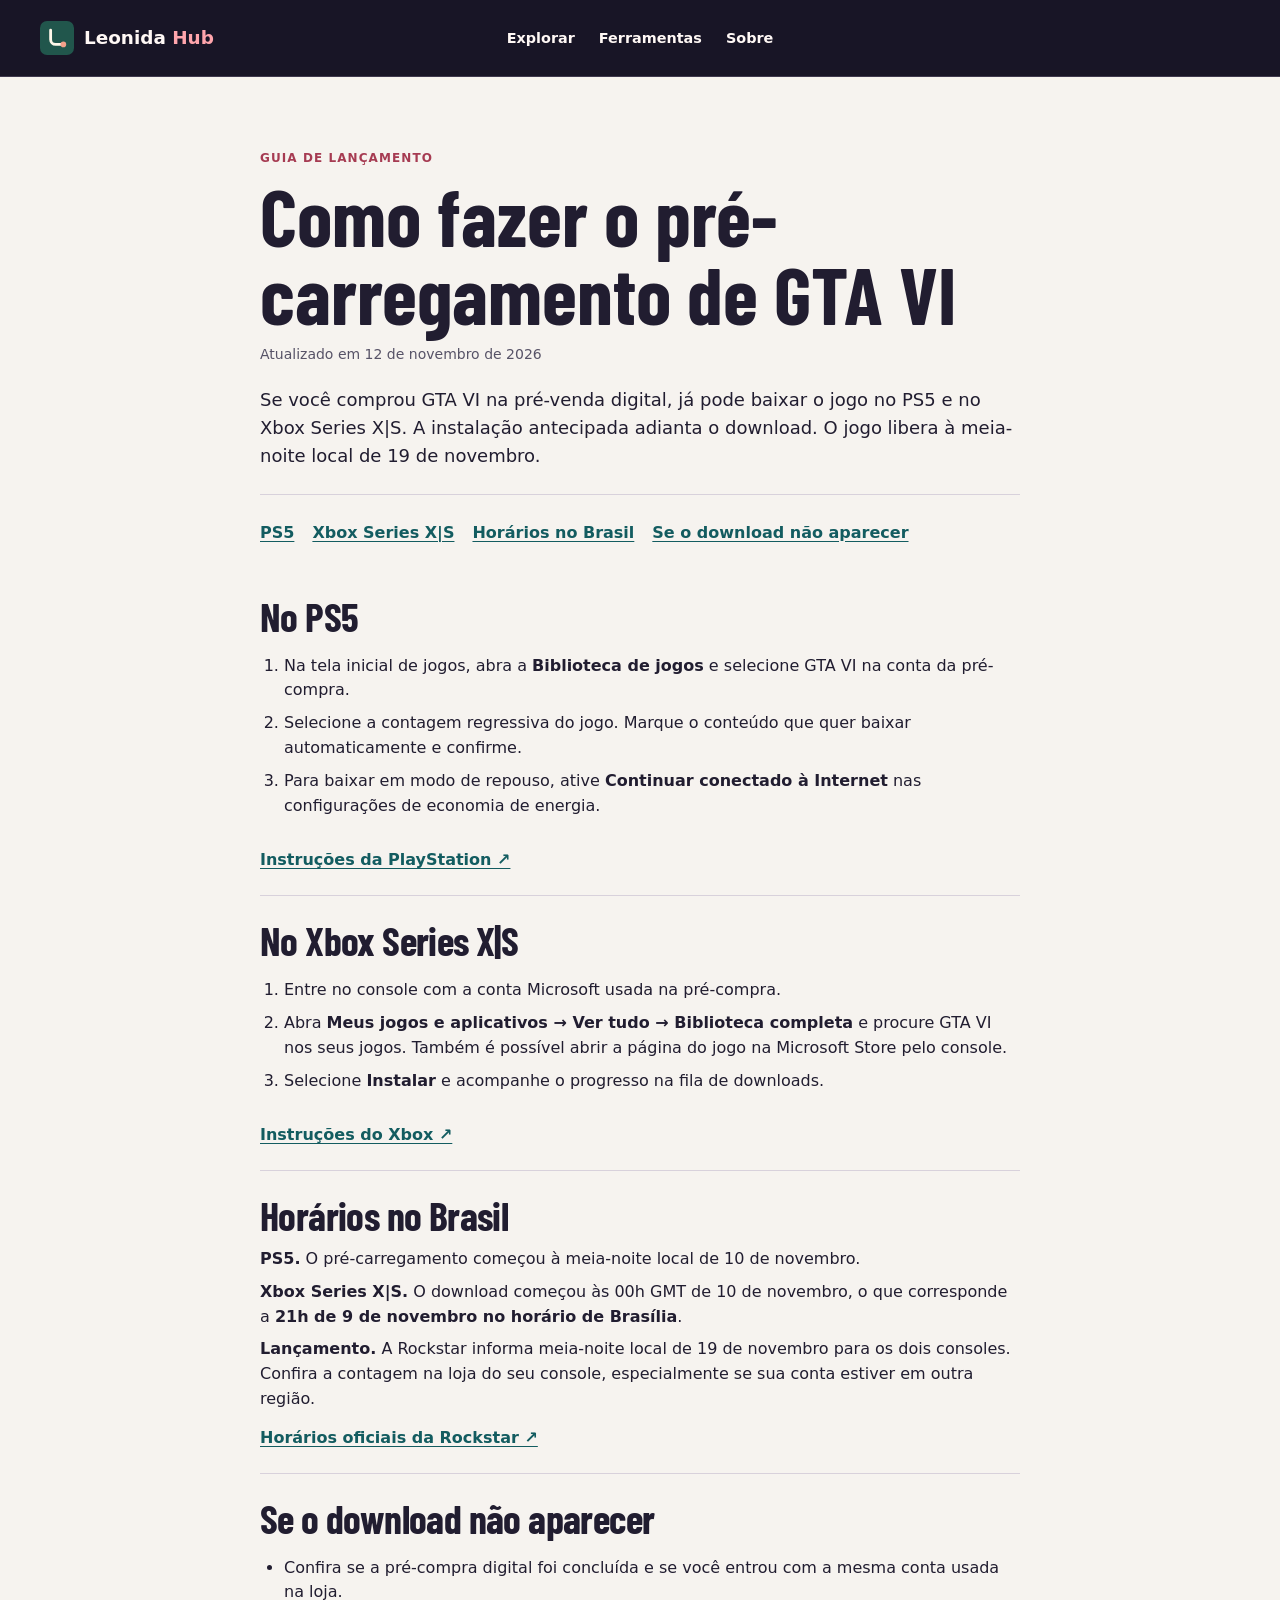
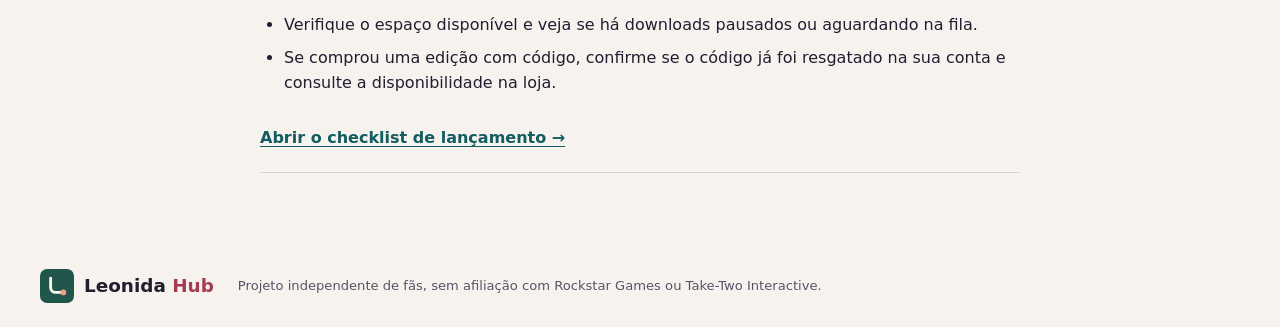
==== leonida-hub/pre-carregamento.html @ cb80aed6 "Destaca o trailer de GTA VI e adiciona guia de pré-carregamento" ====
<!doctype html>
<html lang="pt-BR">
<head>
  <meta charset="utf-8">
  <meta name="viewport" content="width=device-width, initial-scale=1">
  <meta name="theme-color" content="#181526">
  <meta name="description" content="Saiba como fazer o pré-carregamento de GTA VI no PS5 e Xbox Series X|S e confira os horários de lançamento no Brasil.">
  <title>Como fazer o pré-carregamento de GTA VI | Leonida Hub</title>
  <link rel="icon" href="favicon.svg" type="image/svg+xml">
  <link rel="stylesheet" href="styles.css">
</head>
<body>
  <a class="skip-link" href="#conteudo">Pular para conteúdo</a>
  <header class="site-header">
    <div class="shell topbar">
      <a class="brand" href="index.html" aria-label="Leonida Hub, início">
        <span class="brand-mark" aria-hidden="true"></span><span>Leonida <strong>Hub</strong></span>
      </a>
      <nav class="nav" aria-label="Principal">
        <a href="index.html#explorar">Explorar</a>
        <a href="index.html#ferramentas">Ferramentas</a>
        <a href="index.html#informacoes">Sobre</a>
      </nav>
    </div>
  </header>

  <main id="conteudo" class="shell guide">
    <article>
      <header>
        <p class="eyebrow">Guia de lançamento</p>
        <h1>Como fazer o pré-carregamento de GTA VI</h1>
        <p class="updated">Atualizado em <time datetime="2026-11-12">12 de novembro de 2026</time></p>
        <p class="intro">Se você comprou GTA VI na pré-venda digital, já pode baixar o jogo no PS5 e no Xbox Series X|S. A instalação antecipada adianta o download. O jogo libera à meia-noite local de 19 de novembro.</p>
      </header>

      <nav class="guide-nav" aria-label="Nesta página">
        <a class="text-link" href="#ps5">PS5</a>
        <a class="text-link" href="#xbox">Xbox Series X|S</a>
        <a class="text-link" href="#horarios">Horários no Brasil</a>
        <a class="text-link" href="#download">Se o download não aparecer</a>
      </nav>

      <section id="ps5">
        <h2>No PS5</h2>
        <ol>
          <li>Na tela inicial de jogos, abra a <strong>Biblioteca de jogos</strong> e selecione GTA VI na conta da pré-compra.</li>
          <li>Selecione a contagem regressiva do jogo. Marque o conteúdo que quer baixar automaticamente e confirme.</li>
          <li>Para baixar em modo de repouso, ative <strong>Continuar conectado à Internet</strong> nas configurações de economia de energia.</li>
        </ol>
        <a class="text-link" href="https://www.playstation.com/pt-br/support/games/pre-order-games-automatic-download-ps-store/">Instruções da PlayStation ↗</a>
      </section>

      <section id="xbox">
        <h2>No Xbox Series X|S</h2>
        <ol>
          <li>Entre no console com a conta Microsoft usada na pré-compra.</li>
          <li>Abra <strong>Meus jogos e aplicativos → Ver tudo → Biblioteca completa</strong> e procure GTA VI nos seus jogos. Também é possível abrir a página do jogo na Microsoft Store pelo console.</li>
          <li>Selecione <strong>Instalar</strong> e acompanhe o progresso na fila de downloads.</li>
        </ol>
        <a class="text-link" href="https://support.xbox.com/pt-BR/help/games-apps/game-setup-and-play/install-games">Instruções do Xbox ↗</a>
      </section>

      <section id="horarios">
        <h2>Horários no Brasil</h2>
        <p><strong>PS5.</strong> O pré-carregamento começou à meia-noite local de 10 de novembro.</p>
        <p><strong>Xbox Series X|S.</strong> O download começou às 00h GMT de 10 de novembro, o que corresponde a <strong>21h de 9 de novembro no horário de Brasília</strong>.</p>
        <p><strong>Lançamento.</strong> A Rockstar informa meia-noite local de 19 de novembro para os dois consoles. Confira a contagem na loja do seu console, especialmente se sua conta estiver em outra região.</p>
        <a class="text-link" href="https://support.rockstargames.com/articles/29jV3Cv2cCgvwM1XgtMO5o/grand-theft-auto-vi-regional-pre-load-and-release-times-on-playstation-5-and-xbox-series-x-or-s?pubDate=20261110">Horários oficiais da Rockstar ↗</a>
      </section>

      <section id="download">
        <h2>Se o download não aparecer</h2>
        <ul>
          <li>Confira se a pré-compra digital foi concluída e se você entrou com a mesma conta usada na loja.</li>
          <li>Verifique o espaço disponível e veja se há downloads pausados ou aguardando na fila.</li>
          <li>Se comprou uma edição com código, confirme se o código já foi resgatado na sua conta e consulte a disponibilidade na loja.</li>
        </ul>
        <a class="text-link" href="index.html#ferramentas">Abrir o checklist de lançamento →</a>
      </section>
    </article>
  </main>

  <footer class="site-footer">
    <div class="shell footer">
      <a class="brand" href="index.html"><span class="brand-mark" aria-hidden="true"></span><span>Leonida <strong>Hub</strong></span></a>
      <p>Projeto independente de fãs, sem afiliação com Rockstar Games ou Take-Two Interactive.</p>
    </div>
  </footer>
</body>
</html>
---- leonida-hub/styles.css ----
@import url("https://fonts.googleapis.com/css2?family=Barlow+Condensed:wght@600;700;800&display=swap");

:root {
  color-scheme: light;
  --paper: #f6f3ef;
  --white: #fffcf6;
  --ink: #211d30;
  --muted: #575367;
  --teal: #135c60;
  --coral: #a63b52;
  --rule: #d8d1db;
  --display: "Barlow Condensed", "Arial Narrow", sans-serif;
  --night: #181526;
  --pink: #ffa5ac;
  --aqua: #8ee7de;
  font: 16px/1.55 "Segoe UI", system-ui, sans-serif;
  color: var(--ink);
  background: var(--paper);
}

*, *::before, *::after { box-sizing: border-box; }
body, h1, h2, h3, p, figure { margin: 0; }
a { color: inherit; }
button, input { font: inherit; }
button { cursor: pointer; }
:focus-visible { outline: 3px solid var(--coral); outline-offset: 4px; }
.shell { width: min(1200px, calc(100% - 64px)); margin-inline: auto; }
.skip-link {
  position: absolute;
  z-index: 2;
  top: 8px;
  left: 8px;
  transform: translateY(-200%);
  background: var(--white);
  padding: 10px 16px;
}
.skip-link:focus { transform: none; }

.site-header {
  background: var(--night);
  border-bottom: 1px solid #3f394e;
  color: #fff8f5;
}
.site-header .brand strong { color: var(--pink); }
.site-header .top-action { color: var(--aqua); }
.hero-band :focus-visible, .site-header :focus-visible { outline-color: var(--aqua); }
.topbar {
  display: grid;
  grid-template-columns: 1fr auto 1fr;
  align-items: center;
  gap: 28px;
  min-height: 76px;
}
.brand, .nav a, .top-action { text-decoration: none; }
.brand {
  display: inline-flex;
  align-items: center;
  gap: 10px;
  justify-self: start;
  width: fit-content;
  font-size: 1.15rem;
  font-weight: 750;
  white-space: nowrap;
}
.brand strong { color: var(--coral); }
.brand-mark { width: 34px; height: 34px; background: url("favicon.svg") center / contain no-repeat; }
.nav { display: flex; flex-wrap: wrap; gap: 24px; }
.nav a, .top-action { padding-block: 9px; font-weight: 600; font-size: .9rem; }
.nav a:hover, .top-action:hover, .text-link:hover, .card-link:hover { text-decoration: underline; }
.top-action { justify-self: end; color: var(--teal); white-space: nowrap; }

.hero-band { background: var(--night); color: #fff8f5; }
.hero {
  display: grid;
  grid-template-columns: minmax(0, 4fr) minmax(0, 6fr);
  align-items: center;
  gap: clamp(28px, 5vw, 76px);
  padding-block: clamp(36px, 6vw, 80px) 28px;
}
.hero-copy { border-inline-start: 2px solid var(--pink); padding-inline-start: clamp(14px, 2.5vw, 30px); }
.eyebrow, .card-category {
  color: var(--coral);
  font-size: .75rem;
  font-weight: 750;
  letter-spacing: .09em;
  text-transform: uppercase;
}
.hero-band .eyebrow { color: var(--aqua); }
h1, h2, h3 { font-family: var(--display); }
.hero h1 {
  margin-block: 8px 16px;
  font-size: clamp(2rem, 4.2vw, 4rem);
  font-weight: 700;
  line-height: .98;
  text-wrap: balance;
}
.hero h1 span {
  display: block;
  margin-bottom: .08em;
  color: var(--pink);
  font-size: clamp(4.1rem, 8vw, 7.5rem);
  font-weight: 800;
  line-height: .9;
  letter-spacing: -.025em;
}
.hero-description { max-width: 40ch; color: #e2dbe8; }
.button {
  display: inline-flex;
  align-items: center;
  gap: 12px;
  margin-top: 20px;
  background: var(--aqua);
  color: var(--night);
  padding: 11px 14px;
  font-size: .9rem;
  font-weight: 700;
  text-decoration: none;
}
.button:hover { background: #baf6ef; }
.hero-media iframe { display: block; width: 100%; height: auto; aspect-ratio: 16 / 9; border: 1px solid #51475c; background: #101018; }
.hero-media figcaption {
  display: flex;
  justify-content: space-between;
  flex-wrap: wrap;
  gap: 4px 16px;
  color: #e2dbe8;
  font-size: .8rem;
  margin-top: 8px;
}
.hero-media figcaption a { color: var(--aqua); text-underline-offset: 3px; }

.launch-panel {
  display: flex;
  justify-content: space-between;
  align-items: center;
  gap: 16px 30px;
  border-top: 1px solid #51475c;
  padding: 16px 0;
}
.launch-date { font: 700 clamp(1.2rem, 2.6vw, 1.6rem)/1.25 var(--display); margin-top: 4px; }
.countdown { display: grid; grid-auto-flow: column; grid-auto-columns: 1fr; gap: 6px; }
.countdown div { min-width: 50px; padding-inline: 8px; text-align: center; border-inline-start: 1px solid #51475c; }
.countdown b, .countdown small { display: block; }
.countdown b { color: var(--pink); font: 700 1.45rem/1.1 var(--display); font-variant-numeric: tabular-nums; }
.countdown small { color: #e2dbe8; font-size: .65rem; margin-top: 3px; }

.section { padding-block: clamp(36px, 6vw, 72px); border-bottom: 1px solid var(--rule); }
.section-heading { margin-bottom: 22px; }
h2 { font-size: clamp(2rem, 4vw, 3.2rem); line-height: 1.1; letter-spacing: -.015em; }
.section-heading p, .info p { margin-top: 8px; color: var(--muted); }
.explore-controls { display: flex; flex-wrap: wrap; gap: 12px 20px; align-items: center; margin-bottom: 22px; }
.search {
  display: flex;
  align-items: center;
  gap: 8px;
  flex: 1 1 240px;
  min-width: 0;
  max-width: 400px;
  padding: 0 12px;
  background: var(--white);
  border: 1px solid var(--rule);
}
.search:focus-within { outline: 2px solid var(--teal); }
.search input { width: 100%; min-width: 0; height: 44px; border: 0; background: transparent; color: var(--ink); outline: 0; }
.search kbd { color: var(--muted); padding-inline: 5px; border: 1px solid var(--rule); }
.filters { display: flex; flex-wrap: wrap; gap: 6px; }
.filter {
  border: 1px solid transparent;
  background: transparent;
  color: var(--ink);
  padding: 8px 10px;
  min-height: 44px;
  font-size: .875rem;
}
.filter:hover { border-color: var(--rule); }
.filter.active { background: var(--teal); color: var(--white); }

.cards { display: grid; grid-template-columns: repeat(3, minmax(0, 1fr)); gap: 1px; }
.content-card { background: var(--white); outline: 1px solid var(--rule); }
.card-body { display: flex; flex-direction: column; height: 100%; padding: 18px 22px 22px; }
.card-top { display: flex; align-items: center; justify-content: space-between; gap: 10px; }
.save, .reset { border: 0; background: transparent; color: var(--teal); }
.save { width: 44px; height: 44px; flex: none; font-size: 1.35rem; line-height: 1; }
.save:hover, .reset:hover { background: var(--paper); }
.content-card h3, .tool-card h3 { font-size: 1.6rem; letter-spacing: -.025em; line-height: 1.1; }
.content-card p { color: var(--muted); margin-block: 9px 16px; }
.card-link, .text-link { color: var(--teal); font-weight: 650; text-underline-offset: 3px; }
.card-link { margin-top: auto; padding-block: 8px; font-size: .9rem; }
.empty { padding-block: 14px; color: var(--muted); }

.tools-grid { display: grid; grid-template-columns: minmax(0, 3fr) minmax(0, 2fr); gap: 22px; }
.tool-card { background: var(--white); border: 1px solid var(--rule); padding: clamp(16px, 3vw, 30px); }
.tool-card > p { margin-top: 8px; color: var(--muted); }
.checklist { margin-block: 16px 10px; }
.check-item { display: flex; align-items: center; min-height: 44px; gap: 10px; cursor: pointer; }
.check-item input { width: 18px; height: 18px; flex: none; margin: 0; accent-color: var(--teal); }
.progress { display: flex; align-items: center; justify-content: space-between; gap: 8px; font-size: .85rem; }
.reset { min-height: 44px; padding-inline: 8px; }
.progress-track { height: 5px; background: var(--rule); }
#progress-fill { height: 100%; width: 0; background: var(--teal); }
.roadmap { background: #e9efee; }
.roadmap ul { list-style: none; padding: 0; margin: 16px 0 0; }
.roadmap li { border-top: 1px solid #c4d2d1; padding-block: 12px; }
.info { display: flex; align-items: end; justify-content: space-between; flex-wrap: wrap; gap: 14px 32px; }
.info p { max-width: 64ch; }
.site-footer { padding-block: 24px; }
.footer { display: flex; align-items: center; flex-wrap: wrap; gap: 12px 24px; }
.footer p { flex: 1 1 280px; }
.footer > :not(.brand) { font-size: .82rem; color: var(--muted); }

.guide { max-width: 760px; padding-block: clamp(32px, 6vw, 72px); }
.guide header { padding-bottom: 24px; border-bottom: 1px solid var(--rule); }
.guide h1 { margin-block: 8px 12px; font-size: clamp(2.7rem, 7vw, 5rem); line-height: .98; }
.guide .updated { color: var(--muted); font-size: .875rem; }
.guide .intro { margin-top: 20px; font-size: 1.125rem; }
.guide-nav { display: flex; flex-wrap: wrap; gap: 6px 18px; margin-block: 18px; }
.guide-nav a { display: inline-block; padding-block: 8px; }
.guide section { padding-block: 22px; border-bottom: 1px solid var(--rule); }
.guide section h2 { font-size: clamp(1.8rem, 5vw, 2.5rem); margin-bottom: 10px; }
.guide section p + p, .guide li + li { margin-top: 8px; }
.guide ul, .guide ol { padding-inline-start: 1.5rem; }
.guide section > .text-link { display: inline-block; margin-top: 14px; }

@media (max-width: 900px) {
  .cards { grid-template-columns: repeat(2, minmax(0, 1fr)); }
}

@media (max-width: 680px) {
  .shell { width: calc(100% - 32px); }
  .topbar { grid-template-columns: 1fr auto; gap: 4px 16px; padding-top: 12px; }
  .nav { grid-row: 2; grid-column: 1 / -1; gap: 20px; }
  .top-action, .nav a { min-height: 44px; display: flex; align-items: center; }
  .hero, .tools-grid { grid-template-columns: minmax(0, 1fr); }
  .hero { gap: 24px; }
  .launch-panel { flex-wrap: wrap; }
  .countdown div:first-child { border-inline-start: 0; }
  .search { max-width: none; }
}

@media (max-width: 480px) {
  .cards { grid-template-columns: minmax(0, 1fr); }
  .search kbd { display: none; }
}
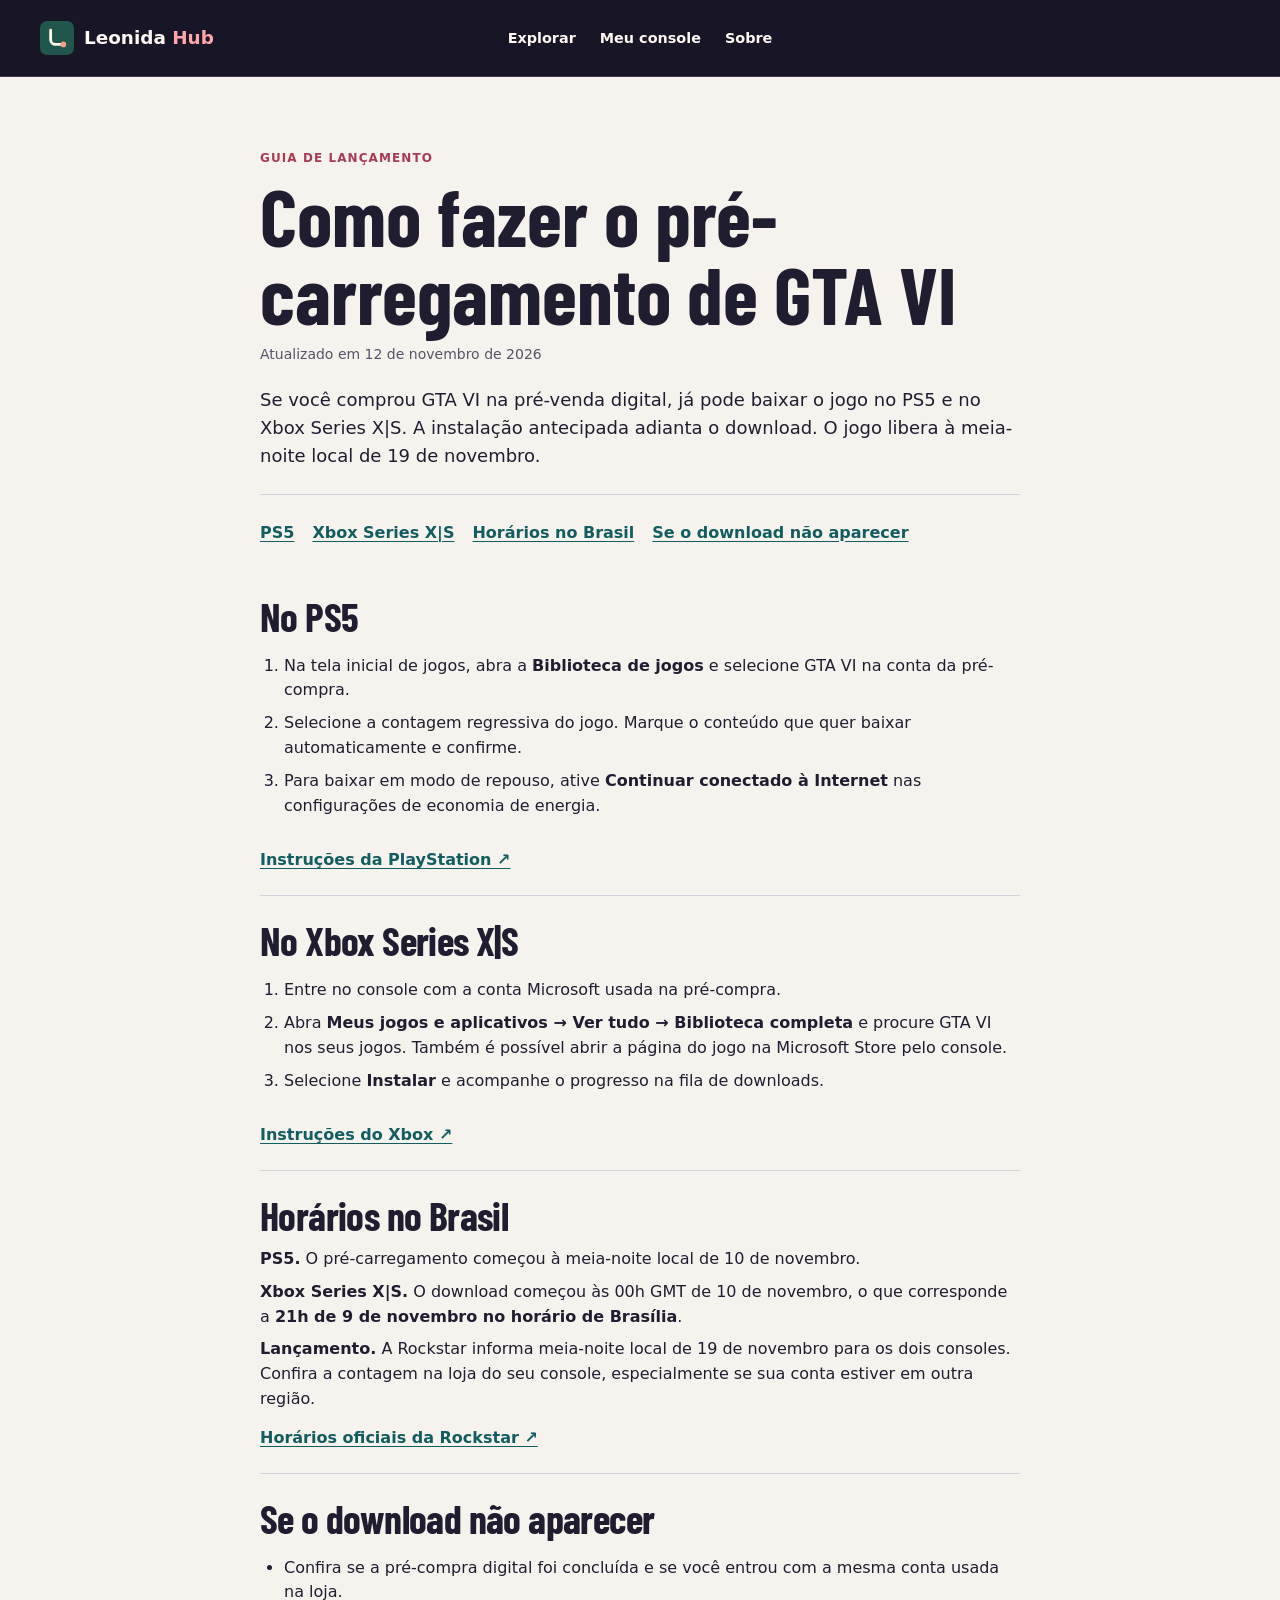
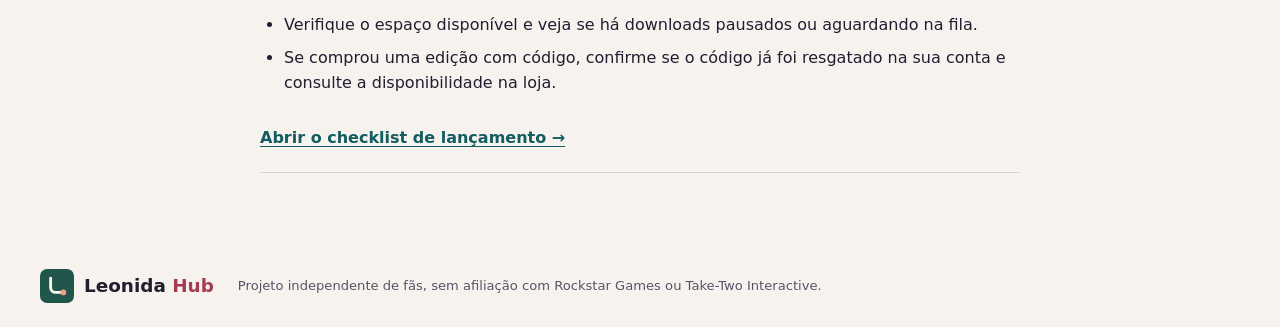
==== commit e1c2d1ab: "Adiciona Meu console com checklists separados e reorganiza a capa" ====
--- a/leonida-hub/pre-carregamento.html
+++ b/leonida-hub/pre-carregamento.html
@@ -18,7 +18,7 @@
       </a>
       <nav class="nav" aria-label="Principal">
         <a href="index.html#explorar">Explorar</a>
-        <a href="index.html#ferramentas">Ferramentas</a>
+        <a href="index.html#ferramentas">Meu console</a>
         <a href="index.html#informacoes">Sobre</a>
       </nav>
     </div>
--- a/leonida-hub/styles.css
+++ b/leonida-hub/styles.css
@@ -104,11 +104,12 @@
   letter-spacing: -.025em;
 }
 .hero-description { max-width: 40ch; color: #e2dbe8; }
+.hero-actions { display: flex; flex-wrap: wrap; align-items: center; gap: 8px 16px; margin-top: 20px; }
+.hero-actions > a:not(.button) { color: var(--aqua); font-size: .875rem; text-underline-offset: 3px; }
 .button {
   display: inline-flex;
   align-items: center;
   gap: 12px;
-  margin-top: 20px;
   background: var(--aqua);
   color: var(--night);
   padding: 11px 14px;
@@ -117,7 +118,22 @@
   text-decoration: none;
 }
 .button:hover { background: #baf6ef; }
-.hero-media iframe { display: block; width: 100%; height: auto; aspect-ratio: 16 / 9; border: 1px solid #51475c; background: #101018; }
+.trailer-stage { position: relative; aspect-ratio: 16 / 9; background: #101018; border: 1px solid #51475c; }
+.trailer-stage iframe, .trailer-cover, .trailer-cover img { display: block; width: 100%; height: 100%; }
+.trailer-stage iframe { border: 0; }
+.trailer-cover img { object-fit: cover; }
+.trailer-cover > span {
+  position: absolute;
+  inset-inline-start: 12px;
+  inset-block-end: 12px;
+  padding: 10px 14px;
+  background: var(--night);
+  color: #fff8f5;
+  font-size: .875rem;
+  font-weight: 700;
+}
+.trailer-cover > span > span { margin-inline-end: 5px; color: var(--pink); }
+.trailer-cover:hover > span { background: #332a44; }
 .hero-media figcaption {
   display: flex;
   justify-content: space-between;
@@ -175,8 +191,9 @@
 .filter:hover { border-color: var(--rule); }
 .filter.active { background: var(--teal); color: var(--white); }
 
-.cards { display: grid; grid-template-columns: repeat(3, minmax(0, 1fr)); gap: 1px; }
-.content-card { background: var(--white); outline: 1px solid var(--rule); }
+.cards { display: grid; grid-template-columns: repeat(2, minmax(0, 1fr)); gap: 12px; }
+.content-card { background: var(--white); border: 1px solid var(--rule); }
+.featured-card { border-inline-start: 4px solid var(--coral); background: #fff8f5; }
 .card-body { display: flex; flex-direction: column; height: 100%; padding: 18px 22px 22px; }
 .card-top { display: flex; align-items: center; justify-content: space-between; gap: 10px; }
 .save, .reset { border: 0; background: transparent; color: var(--teal); }
@@ -188,7 +205,28 @@
 .card-link { margin-top: auto; padding-block: 8px; font-size: .9rem; }
 .empty { padding-block: 14px; color: var(--muted); }
 
-.tools-grid { display: grid; grid-template-columns: minmax(0, 3fr) minmax(0, 2fr); gap: 22px; }
+.console-section { padding-block-start: clamp(28px, 4vw, 48px); }
+.tools-grid { display: grid; grid-template-columns: minmax(0, 1fr) minmax(0, 1fr); gap: 18px; }
+.console-panel { border: 1px solid var(--rule); background: #e9efee; padding: clamp(16px, 3vw, 30px); }
+.console-choice { min-inline-size: 0; margin: 0; padding: 0; border: 0; }
+.console-choice legend { font-weight: 700; padding: 0; margin-bottom: 10px; }
+.console-options { display: flex; flex-wrap: wrap; gap: 8px; }
+.console-options label {
+  display: flex;
+  align-items: center;
+  min-height: 44px;
+  gap: 8px;
+  border: 1px solid #a9bdbc;
+  background: var(--white);
+  padding-inline: 10px;
+  cursor: pointer;
+}
+.console-options label:has(:checked) { border-color: var(--teal); background: var(--teal); color: var(--white); }
+.console-options input { margin: 0; accent-color: var(--teal); }
+.console-options label:has(:checked) input { accent-color: var(--aqua); }
+.console-details { margin-block: 16px; }
+.console-details p { display: grid; grid-template-columns: minmax(0, 1fr); border-top: 1px solid #c4d2d1; padding-block: 8px; }
+.console-details span { color: var(--muted); }
 .tool-card { background: var(--white); border: 1px solid var(--rule); padding: clamp(16px, 3vw, 30px); }
 .tool-card > p { margin-top: 8px; color: var(--muted); }
 .checklist { margin-block: 16px 10px; }
@@ -198,9 +236,9 @@
 .reset { min-height: 44px; padding-inline: 8px; }
 .progress-track { height: 5px; background: var(--rule); }
 #progress-fill { height: 100%; width: 0; background: var(--teal); }
-.roadmap { background: #e9efee; }
-.roadmap ul { list-style: none; padding: 0; margin: 16px 0 0; }
-.roadmap li { border-top: 1px solid #c4d2d1; padding-block: 12px; }
+.roadmap { padding-block: 14px; border-bottom: 1px solid var(--rule); color: var(--muted); }
+.roadmap summary { width: fit-content; cursor: pointer; }
+.roadmap ul { margin-bottom: 0; }
 .info { display: flex; align-items: end; justify-content: space-between; flex-wrap: wrap; gap: 14px 32px; }
 .info p { max-width: 64ch; }
 .site-footer { padding-block: 24px; }
@@ -221,10 +259,6 @@
 .guide ul, .guide ol { padding-inline-start: 1.5rem; }
 .guide section > .text-link { display: inline-block; margin-top: 14px; }
 
-@media (max-width: 900px) {
-  .cards { grid-template-columns: repeat(2, minmax(0, 1fr)); }
-}
-
 @media (max-width: 680px) {
   .shell { width: calc(100% - 32px); }
   .topbar { grid-template-columns: 1fr auto; gap: 4px 16px; padding-top: 12px; }
@@ -237,7 +271,7 @@
   .search { max-width: none; }
 }
 
-@media (max-width: 480px) {
+@media (max-width: 560px) {
   .cards { grid-template-columns: minmax(0, 1fr); }
   .search kbd { display: none; }
 }
